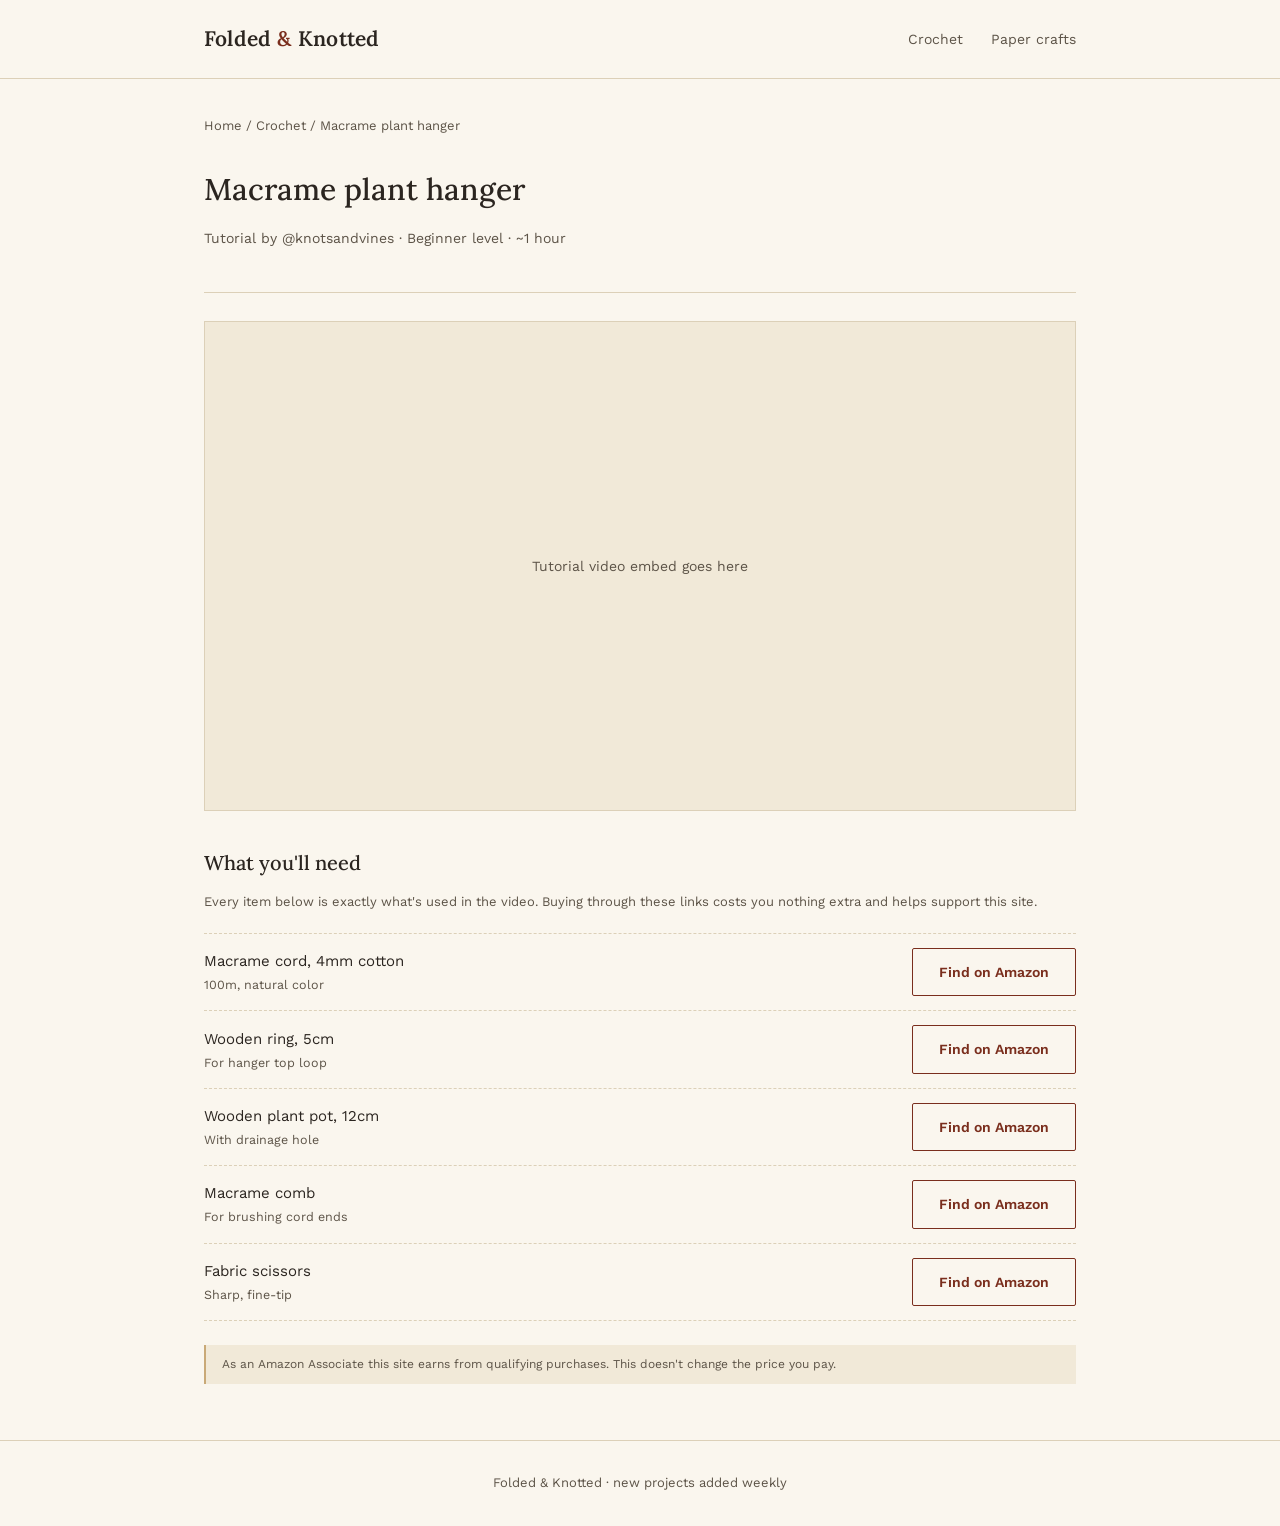
==== crochet/macrame-hanger.html @ 5665b992 "Create macrame-hanger.html" ====
<!DOCTYPE html>
<html lang="en">
<head>
<meta charset="UTF-8">
<meta name="viewport" content="width=device-width, initial-scale=1.0">
<title>Macrame plant hanger — Folded &amp; Knotted</title>
<link rel="stylesheet" href="../style.css">
</head>
<body>

<header class="site-header">
  <div class="wrap">
    <div class="brand"><a href="../index.html" style="color:inherit; text-decoration:none;">Folded <span>&amp;</span> Knotted</a></div>
    <nav class="nav">
      <a href="index.html">Crochet</a>
      <a href="../paper-crafts/index.html">Paper crafts</a>
    </nav>
  </div>
</header>

<div class="wrap">
  <p class="breadcrumb"><a href="../index.html">Home</a> / <a href="index.html">Crochet</a> / Macrame plant hanger</p>

  <div class="detail-head">
    <h1>Macrame plant hanger</h1>
    <p class="by">Tutorial by @knotsandvines &middot; Beginner level &middot; ~1 hour</p>
  </div>

  <div class="video-frame">
    Tutorial video embed goes here
  </div>

  <div class="materials">
    <h2>What you'll need</h2>
    <p class="note">Every item below is exactly what's used in the video. Buying through these links costs you nothing extra and helps support this site.</p>

    <div class="material-row">
      <div>
        <div class="material-name">Macrame cord, 4mm cotton</div>
        <div class="material-note">100m, natural color</div>
      </div>
      <a class="btn" href="#" target="_blank" rel="noopener sponsored">Find on Amazon</a>
    </div>

    <div class="material-row">
      <div>
        <div class="material-name">Wooden ring, 5cm</div>
        <div class="material-note">For hanger top loop</div>
      </div>
      <a class="btn" href="#" target="_blank" rel="noopener sponsored">Find on Amazon</a>
    </div>

    <div class="material-row">
      <div>
        <div class="material-name">Wooden plant pot, 12cm</div>
        <div class="material-note">With drainage hole</div>
      </div>
      <a class="btn" href="#" target="_blank" rel="noopener sponsored">Find on Amazon</a>
    </div>

    <div class="material-row">
      <div>
        <div class="material-name">Macrame comb</div>
        <div class="material-note">For brushing cord ends</div>
      </div>
      <a class="btn" href="#" target="_blank" rel="noopener sponsored">Find on Amazon</a>
    </div>

    <div class="material-row">
      <div>
        <div class="material-name">Fabric scissors</div>
        <div class="material-note">Sharp, fine-tip</div>
      </div>
      <a class="btn" href="#" target="_blank" rel="noopener sponsored">Find on Amazon</a>
    </div>

    <div class="disclosure">
      As an Amazon Associate this site earns from qualifying purchases. This doesn't change the price you pay.
    </div>
  </div>
</div>

<footer class="site-footer">
  <div class="wrap">Folded &amp; Knotted &middot; new projects added weekly</div>
</footer>

</body>
</html>
---- style.css ----
@import url('https://fonts.googleapis.com/css2?family=Lora:ital,wght@0,400;0,500;0,600;1,400&family=Work+Sans:wght@400;500;600&display=swap');

:root {
  --paper: #FAF6EE;
  --card: #F1E9D8;
  --ink: #2B2520;
  --ink-soft: #5C5347;
  --rust: #7A2E1D;
  --rust-dark: #5A2014;
  --moss: #3D5C4A;
  --moss-dark: #2A4434;
  --brass: #C9A977;
  --line: #DCD0B8;
}

* { box-sizing: border-box; }

body {
  margin: 0;
  background: var(--paper);
  color: var(--ink);
  font-family: 'Work Sans', sans-serif;
  font-size: 16px;
  line-height: 1.6;
}

h1, h2, h3 {
  font-family: 'Lora', serif;
  font-weight: 500;
  margin: 0;
  color: var(--ink);
}

a { color: var(--rust); text-decoration: none; }
a:hover { text-decoration: underline; }
a:focus-visible, button:focus-visible { outline: 2px solid var(--rust); outline-offset: 2px; }

.wrap { max-width: 920px; margin: 0 auto; padding: 0 24px; }

.site-header {
  border-bottom: 1px solid var(--line);
  padding: 22px 0;
}
.site-header .wrap { display: flex; align-items: center; justify-content: space-between; }
.brand { font-family: 'Lora', serif; font-size: 21px; font-weight: 600; letter-spacing: 0.01em; }
.brand span { color: var(--rust); }
.nav { display: flex; gap: 28px; font-size: 14px; }
.nav a { color: var(--ink-soft); }

.hero {
  padding: 72px 0 56px;
  text-align: center;
  border-bottom: 1px solid var(--line);
}
.hero .eyebrow {
  font-size: 12px;
  letter-spacing: 0.12em;
  text-transform: uppercase;
  color: var(--moss);
  font-weight: 600;
  margin-bottom: 14px;
}
.hero h1 {
  font-size: 38px;
  line-height: 1.25;
  max-width: 620px;
  margin: 0 auto 16px;
}
.hero p {
  max-width: 480px;
  margin: 0 auto 28px;
  color: var(--ink-soft);
  font-size: 16px;
}
.hero .rule {
  width: 56px;
  height: 2px;
  background: var(--brass);
  margin: 0 auto 24px;
}

.btn {
  display: inline-block;
  font-family: 'Work Sans', sans-serif;
  font-size: 14px;
  font-weight: 600;
  padding: 12px 26px;
  border: 1px solid var(--rust);
  color: var(--rust);
  border-radius: 2px;
  background: transparent;
  cursor: pointer;
  transition: background 0.15s ease, color 0.15s ease;
}
.btn:hover { background: var(--rust); color: var(--paper); text-decoration: none; }
.btn-fill { background: var(--rust); color: var(--paper); }
.btn-fill:hover { background: var(--rust-dark); color: var(--paper); }

.categories {
  display: flex;
  gap: 18px;
  padding: 40px 0;
  border-bottom: 1px solid var(--line);
}
.cat-card {
  flex: 1;
  border: 1px solid var(--line);
  background: var(--card);
  padding: 24px 20px;
  text-align: center;
  transition: border-color 0.15s ease;
}
.cat-card:hover { border-color: var(--brass); }
.cat-card .label {
  font-family: 'Lora', serif;
  font-size: 19px;
  margin-bottom: 6px;
}
.cat-card .desc { font-size: 13px; color: var(--ink-soft); }

.section-head {
  display: flex;
  align-items: baseline;
  justify-content: space-between;
  padding: 40px 0 20px;
}
.section-head h2 { font-size: 22px; }
.section-head .sub { font-size: 13px; color: var(--ink-soft); }

.grid {
  display: grid;
  grid-template-columns: repeat(auto-fill, minmax(260px, 1fr));
  gap: 20px;
  padding-bottom: 56px;
}

.project-card {
  border: 1px solid var(--line);
  background: var(--card);
  display: flex;
  flex-direction: column;
  position: relative;
}
.project-thumb {
  aspect-ratio: 4 / 3;
  background: var(--paper);
  border-bottom: 1px solid var(--line);
  display: flex;
  align-items: center;
  justify-content: center;
  position: relative;
}
.play-ring {
  width: 44px; height: 44px;
  border: 1.5px solid var(--ink-soft);
  border-radius: 50%;
  display: flex; align-items: center; justify-content: center;
  color: var(--ink-soft);
  font-size: 14px;
}
.seal {
  position: absolute;
  top: -14px; right: 14px;
  width: 38px; height: 38px;
  border-radius: 50%;
  display: flex; align-items: center; justify-content: center;
  font-family: 'Lora', serif;
  font-size: 13px;
  font-weight: 600;
  color: var(--paper);
  box-shadow: 0 1px 0 rgba(0,0,0,0.08);
}
.seal-rust { background: var(--rust); }
.seal-moss { background: var(--moss); }

.project-body { padding: 16px 18px 18px; flex: 1; display: flex; flex-direction: column; }
.project-title { font-family: 'Lora', serif; font-size: 17px; margin-bottom: 4px; }
.project-creator { font-size: 12.5px; color: var(--ink-soft); margin-bottom: 12px; }
.project-meta {
  display: flex; align-items: center; justify-content: space-between;
  margin-top: auto;
  padding-top: 12px;
  border-top: 1px dashed var(--line);
  font-size: 12px;
}
.tag {
  font-size: 11px;
  font-weight: 600;
  letter-spacing: 0.03em;
  text-transform: uppercase;
  padding: 3px 9px;
  border-radius: 2px;
}
.tag-kit { background: #E3EBE2; color: var(--moss-dark); }
.tag-shop { background: #EFE3DC; color: var(--rust-dark); }
.level { color: var(--ink-soft); }

.site-footer {
  border-top: 1px solid var(--line);
  padding: 32px 0;
  text-align: center;
  font-size: 13px;
  color: var(--ink-soft);
}

.breadcrumb { font-size: 13px; color: var(--ink-soft); padding: 24px 0 0; }
.breadcrumb a { color: var(--ink-soft); }

.detail-head { padding: 16px 0 28px; border-bottom: 1px solid var(--line); }
.detail-head h1 { font-size: 30px; margin-bottom: 8px; }
.detail-head .by { font-size: 14px; color: var(--ink-soft); }

.video-frame {
  margin: 28px 0;
  aspect-ratio: 16 / 9;
  background: var(--card);
  border: 1px solid var(--line);
  display: flex; align-items: center; justify-content: center;
  color: var(--ink-soft);
  font-size: 14px;
}

.materials { padding: 8px 0 56px; }
.materials h2 { font-size: 20px; margin-bottom: 4px; }
.materials .note { font-size: 13px; color: var(--ink-soft); margin-bottom: 20px; }

.material-row {
  display: flex; align-items: center; justify-content: space-between;
  padding: 14px 0;
  border-bottom: 1px dashed var(--line);
}
.material-row:first-of-type { border-top: 1px dashed var(--line); }
.material-name { font-size: 15px; }
.material-note { font-size: 12.5px; color: var(--ink-soft); margin-top: 2px; }

.disclosure {
  margin-top: 24px;
  font-size: 12px;
  color: var(--ink-soft);
  border-left: 2px solid var(--brass);
  padding: 10px 16px;
  background: var(--card);
}

@media (max-width: 640px) {
  .hero h1 { font-size: 28px; }
  .categories { flex-direction: column; }
  .section-head { flex-direction: column; align-items: flex-start; gap: 4px; }
}
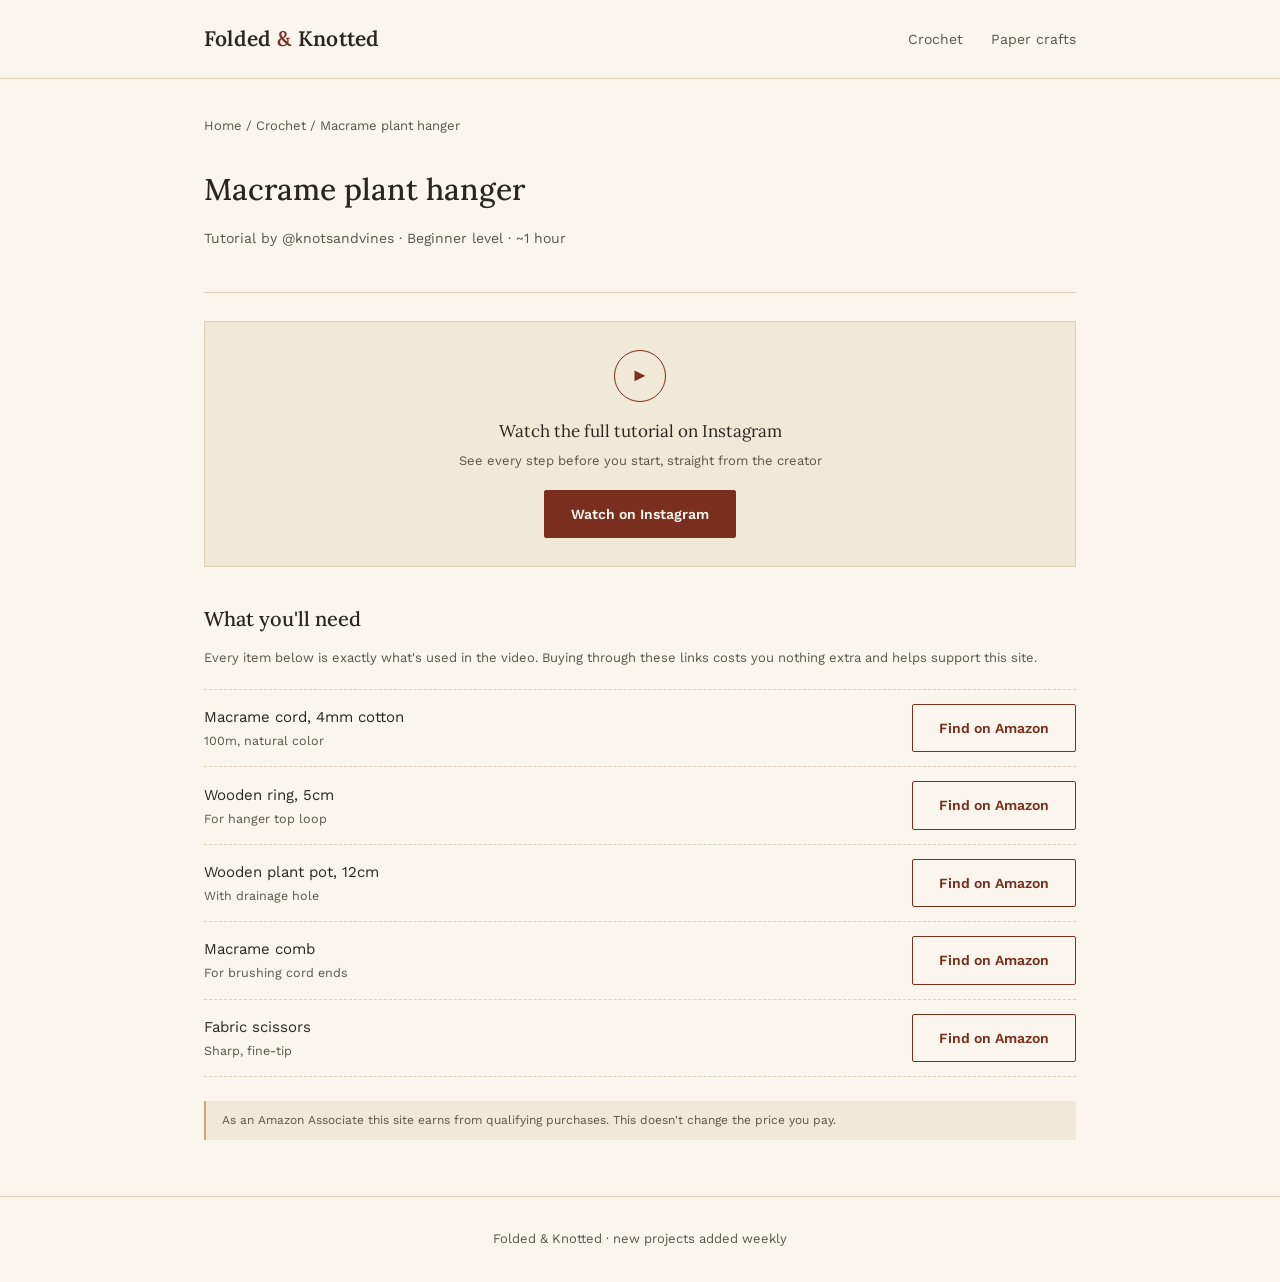
==== commit 9ee97c28: "Update macrame-hanger.html" ====
--- a/crochet/macrame-hanger.html
+++ b/crochet/macrame-hanger.html
@@ -26,10 +26,12 @@
     <p class="by">Tutorial by @knotsandvines &middot; Beginner level &middot; ~1 hour</p>
   </div>
 
-  <div class="video-frame">
-    Tutorial video embed goes here
+<div class="watch-card">
+    <div class="ring">&#9658;</div>
+    <div class="title">Watch the full tutorial on Instagram</div>
+    <div class="sub">See every step before you start, straight from the creator</div>
+    <a class="btn btn-fill" href="#" target="_blank" rel="noopener">Watch on Instagram</a>
   </div>
-
   <div class="materials">
     <h2>What you'll need</h2>
     <p class="note">Every item below is exactly what's used in the video. Buying through these links costs you nothing extra and helps support this site.</p>
--- a/style.css
+++ b/style.css
@@ -220,6 +220,25 @@
   font-size: 14px;
 }
 
+.watch-card {
+  margin: 28px 0;
+  background: var(--card);
+  border: 1px solid var(--line);
+  padding: 28px;
+  text-align: center;
+}
+.watch-card .ring {
+  width: 52px; height: 52px;
+  border: 1.5px solid var(--rust);
+  border-radius: 50%;
+  display: flex; align-items: center; justify-content: center;
+  color: var(--rust);
+  font-size: 18px;
+  margin: 0 auto 16px;
+}
+.watch-card .title { font-family: 'Lora', serif; font-size: 17px; margin-bottom: 6px; }
+.watch-card .sub { font-size: 13px; color: var(--ink-soft); margin-bottom: 18px; }
+
 .materials { padding: 8px 0 56px; }
 .materials h2 { font-size: 20px; margin-bottom: 4px; }
 .materials .note { font-size: 13px; color: var(--ink-soft); margin-bottom: 20px; }
